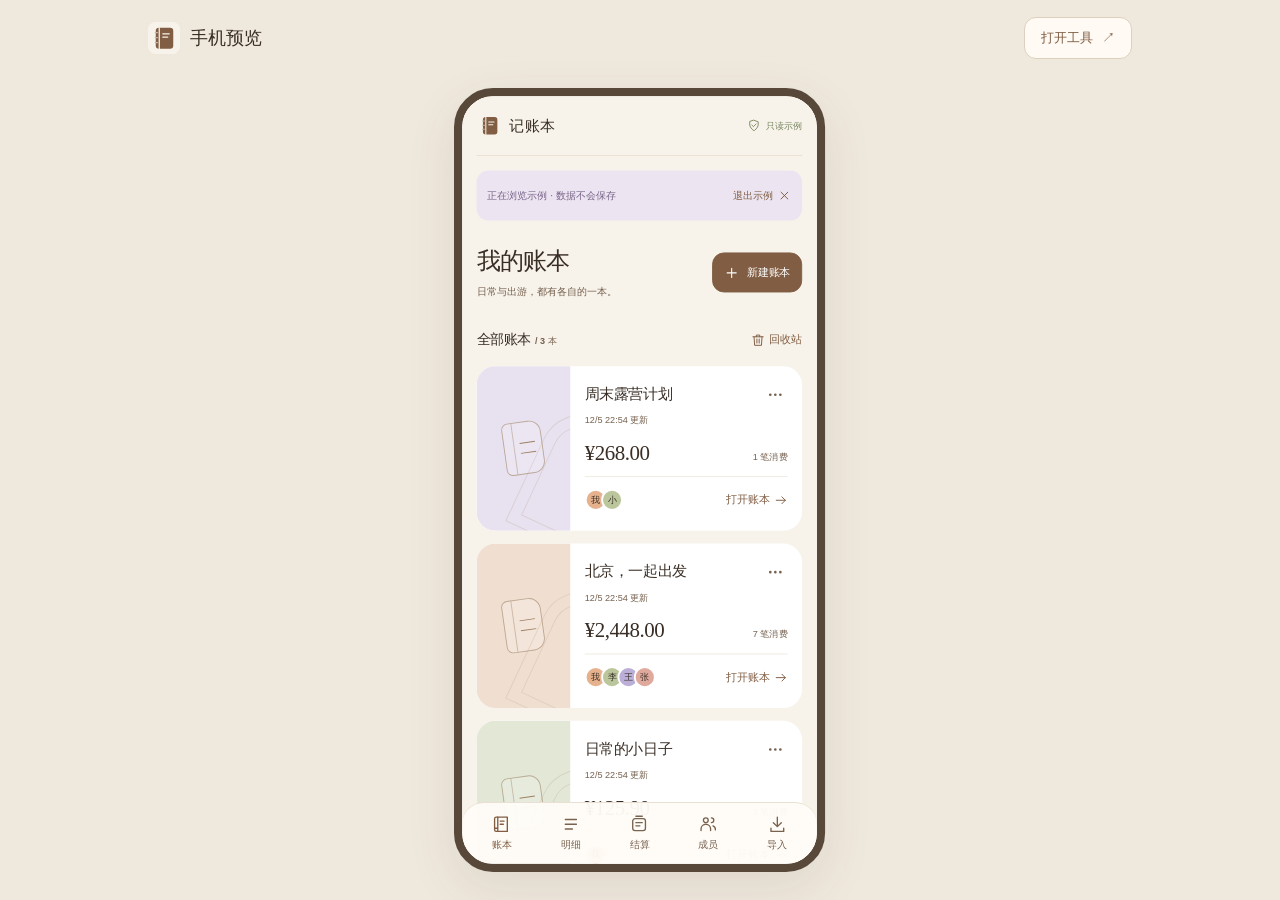
==== preview.html @ 81c20397 "Publish bookkeeping app for GitHub Pages" ====
<!doctype html>
<html lang="zh-CN">
<head>
  <meta charset="UTF-8">
  <meta name="viewport" content="width=device-width,initial-scale=1,viewport-fit=cover">
  <meta name="theme-color" content="#f7f3eb">
  <title>一本 · 手机预览</title>
  <link rel="icon" href="icon.svg" type="image/svg+xml">
  <link rel="stylesheet" href="preview.css">
</head>
<body>
  <header class="preview-header">
    <h1><img src="icon.svg" alt="">手机预览</h1>
    <a href="./index.html" target="_blank" rel="noopener">打开工具<span aria-hidden="true">↗</span></a>
  </header>
  <main>
    <div class="phone-stage">
      <div class="phone">
        <iframe src="./index.html?preview=1" title="一本记账工具的可交互手机预览" allow="camera; clipboard-write"></iframe>
      </div>
    </div>
  </main>
  <script src="preview.js" defer></script>
</body>
</html>
---- preview.css ----
:root{--header-height:76px;font-family:-apple-system,BlinkMacSystemFont,"Segoe UI","PingFang SC","Microsoft YaHei",sans-serif;color:#392e25;background:#efe8dd;font-synthesis:none}
*{box-sizing:border-box}body{margin:0}.preview-header{height:var(--header-height);max-width:1040px;margin:auto;padding:0 28px;display:flex;align-items:center;justify-content:space-between;gap:16px}.preview-header h1{display:flex;align-items:center;gap:10px;margin:0;font-size:18px;font-weight:600}.preview-header img{height:32px;width:32px}.preview-header a{display:flex;align-items:center;gap:9px;padding:11px 16px;background:#fffaf3;border:1px solid #ded0bf;border-radius:12px;color:#805d43;text-decoration:none;font-size:13px}.preview-header a:hover{background:#e9ddcf}.preview-header a:focus-visible{outline:3px solid #805d43;outline-offset:4px}
main{height:calc(100dvh - var(--header-height));padding:12px 20px 28px;display:grid;place-items:center}.phone-stage{position:relative;width:408px;height:862px}.phone{position:absolute;inset:0 auto auto 0;width:408px;height:862px;border:9px solid #584839;border-radius:43px;background:#f7f3eb;overflow:hidden;box-shadow:0 18px 55px #5b44331a;transform-origin:top left}iframe{display:block;width:390px;height:844px;border:0;border-radius:33px;background:#f7f3eb}
@media(max-width:520px){:root{--header-height:64px}.preview-header{padding:0 16px}.preview-header h1{font-size:16px}.preview-header img{height:27px;width:27px}.preview-header a{padding:9px 12px;font-size:12px}main{padding:12px 12px 20px}}
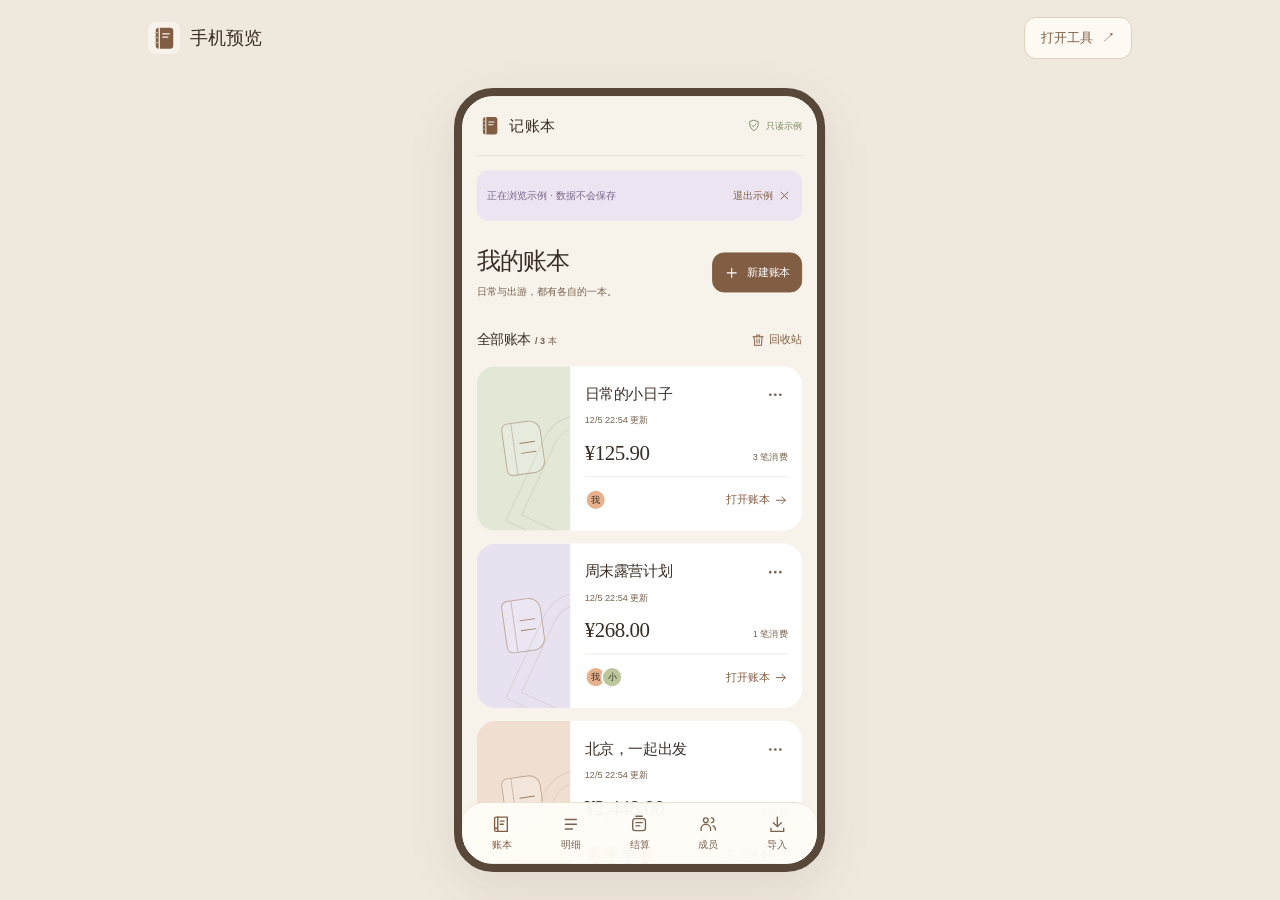
==== commit 01cb45de: "Use supplied cat artwork for installed app and home screen icons" ====
--- a/preview.html
+++ b/preview.html
@@ -5,7 +5,8 @@
   <meta name="viewport" content="width=device-width,initial-scale=1,viewport-fit=cover">
   <meta name="theme-color" content="#f7f3eb">
   <title>一本 · 手机预览</title>
-  <link rel="icon" href="icon.svg" type="image/svg+xml">
+  <link rel="icon" href="icon-192.png" type="image/png" sizes="192x192">
+  <link rel="apple-touch-icon" href="apple-touch-icon.png" sizes="180x180">
   <link rel="stylesheet" href="preview.css">
 </head>
 <body>
